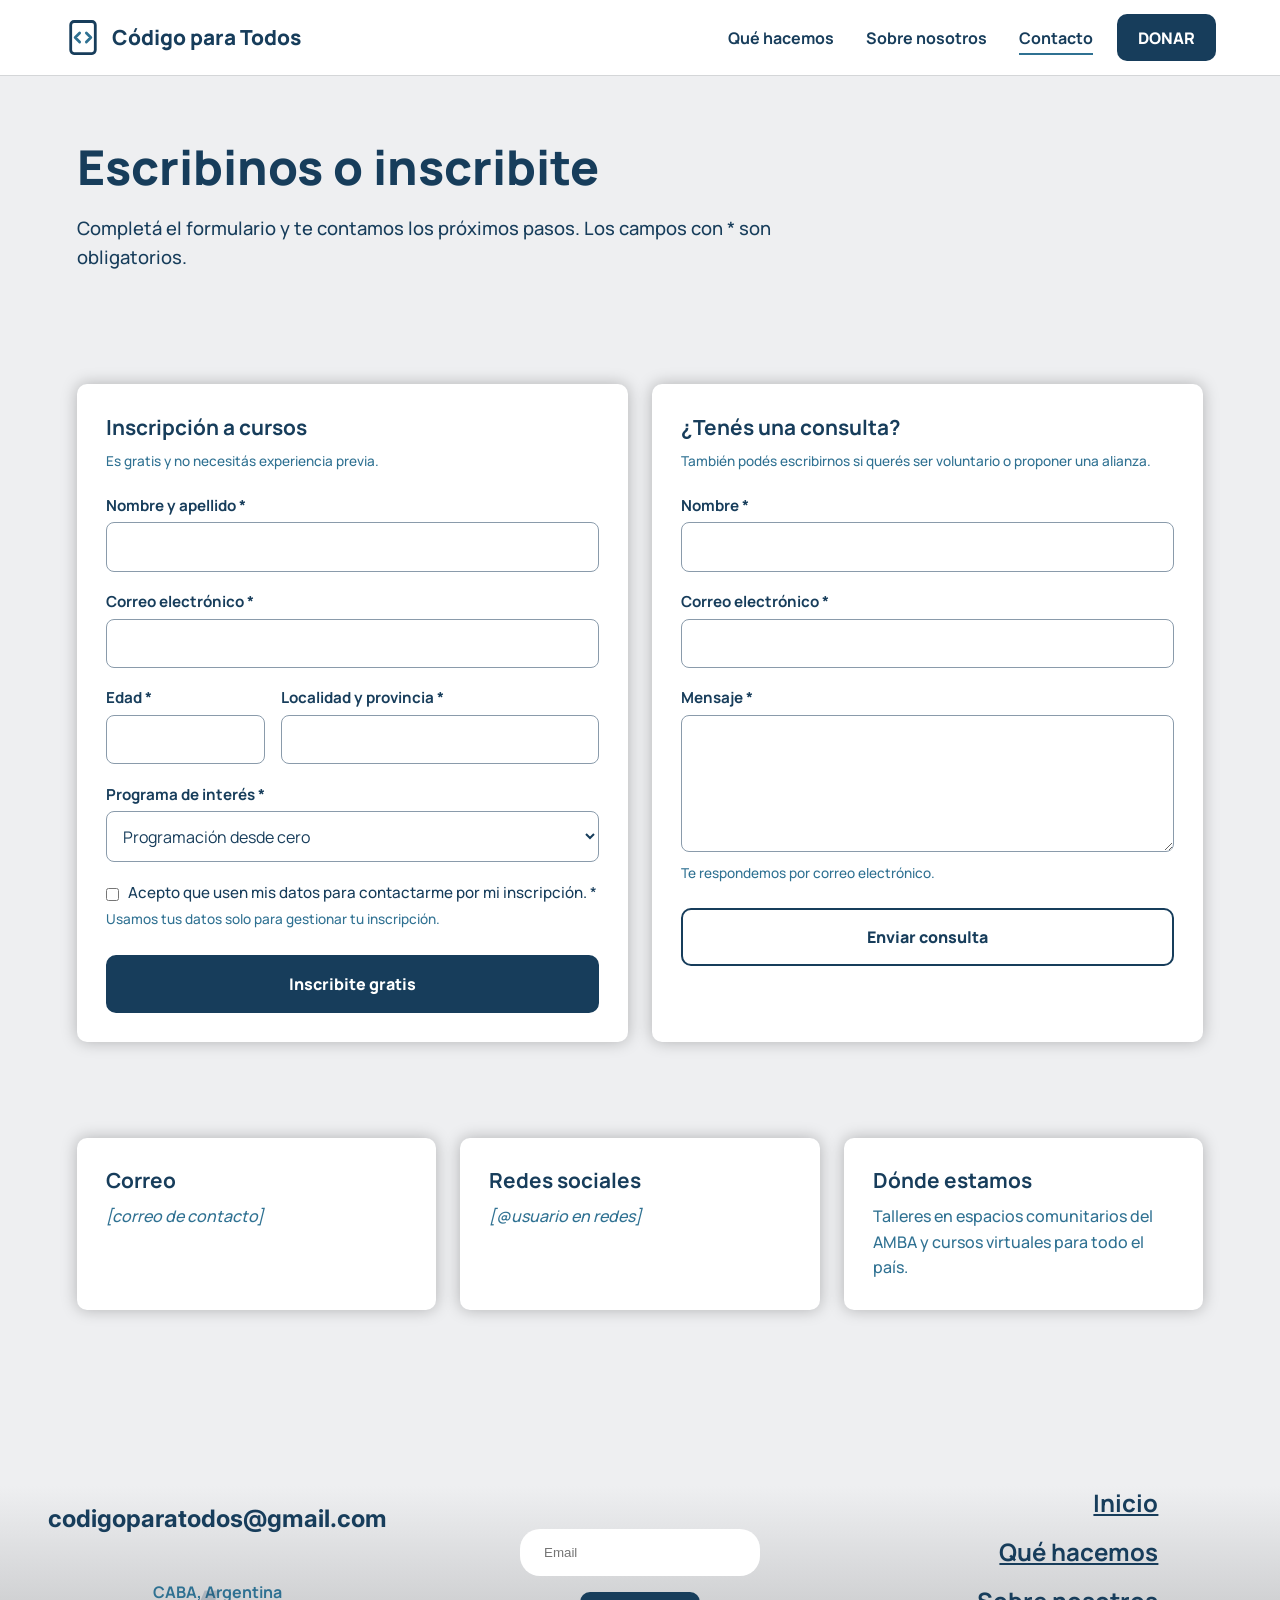
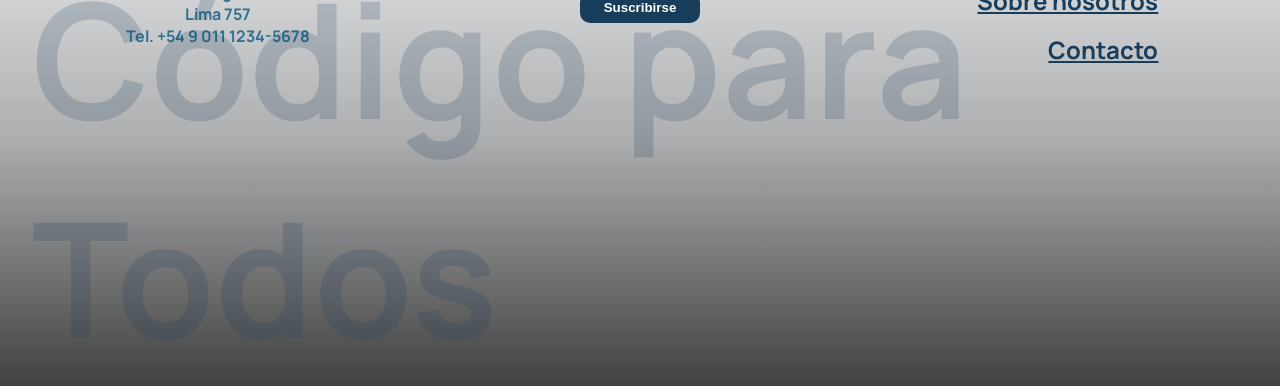
==== contacto.html @ 1970a5e0 "first commit" ====
<!DOCTYPE html>
<html lang="es">
<head>
    <meta charset="UTF-8">
    <meta name="viewport" content="width=device-width, initial-scale=1.0">
    <meta name="description" content="Inscribite a los cursos gratuitos o escribinos tu consulta.">
    <link rel="stylesheet" href="style.css">
    <title>Contacto e inscripción · Código para Todos</title>
</head>
<body>
    <header>
        <nav>
            <a class="logo" href="index.html">
                <img src="logo.svg" alt="">
                <p>Código para Todos</p>
            </a>

            <button class="hamburguesa" type="button" aria-label="Abrir menú" aria-expanded="false" onclick="flexToggle()">
                <span></span>
                <span></span>
                <span></span>
            </button>

        <ul>
            <li><a class="link" href="que-hacemos.html">Qué hacemos</a></li>
            <li><a class="link" href="sobre-nosotros.html">Sobre nosotros</a></li>
            <li><a class="link" href="contacto.html" aria-current="page">Contacto</a></li>
        </ul>

        <a class="link nav--donar" href="donar.html">DONAR</a>
        </nav>
    </header>

    <main>
        <section class="intro--contacto">
            <div>
                <h1 class="titulo--pagina">Escribinos o inscribite</h1>
                <p class="intro--texto">Completá el formulario y te contamos los próximos pasos. Los campos con * son obligatorios.</p>
            </div>
        </section>

        <section class="formularios--contacto">
            <div class="fila fila--top">
                <form class="caja formulario" id="inscripcion" data-mensaje="¡Listo! Recibimos tu inscripción. (Versión de demostración: los datos no se envían.)">
                    <h3>Inscripción a cursos</h3>
                    <p class="ayuda">Es gratis y no necesitás experiencia previa.</p>
                    <div class="campo">
                        <label for="ins-nombre">Nombre y apellido *</label>
                        <input type="text" id="ins-nombre" name="nombre" autocomplete="name" required>
                    </div>
                    <div class="campo">
                        <label for="ins-email">Correo electrónico *</label>
                        <input type="email" id="ins-email" name="email" autocomplete="email" required>
                    </div>
                    <div class="campo campo--doble">
                        <div>
                            <label for="ins-edad">Edad *</label>
                            <input type="number" id="ins-edad" name="edad" min="14" max="99" required>
                        </div>
                        <div>
                            <label for="ins-localidad">Localidad y provincia *</label>
                            <input type="text" id="ins-localidad" name="localidad" autocomplete="address-level2" required>
                        </div>
                    </div>
                    <div class="campo">
                        <label for="programa">Programa de interés *</label>
                        <select id="programa" name="programa" required>
                            <option value="programacion">Programación desde cero</option>
                            <option value="desarrollo-web">Desarrollo web</option>
                            <option value="herramientas-digitales">Herramientas digitales</option>
                        </select>
                    </div>
                    <div class="campo campo--check">
                        <label for="ins-acepto"><input type="checkbox" id="ins-acepto" required> Acepto que usen mis datos para contactarme por mi inscripción. *</label>
                        <p class="ayuda">Usamos tus datos solo para gestionar tu inscripción.</p>
                    </div>
                    <button class="boton--principal" type="submit">Inscribite gratis</button>
                    <p class="mensaje--exito" role="status"></p>
                </form>

                <form class="caja formulario" id="consultas" data-mensaje="¡Gracias! Recibimos tu consulta. (Versión de demostración: los datos no se envían.)">
                    <h3>¿Tenés una consulta?</h3>
                    <p class="ayuda">También podés escribirnos si querés ser voluntario o proponer una alianza.</p>
                    <div class="campo">
                        <label for="con-nombre">Nombre *</label>
                        <input type="text" id="con-nombre" name="nombre" autocomplete="name" required>
                    </div>
                    <div class="campo">
                        <label for="con-email">Correo electrónico *</label>
                        <input type="email" id="con-email" name="email" autocomplete="email" required>
                    </div>
                    <div class="campo">
                        <label for="con-mensaje">Mensaje *</label>
                        <textarea id="con-mensaje" name="mensaje" rows="5" required></textarea>
                        <p class="ayuda">Te respondemos por correo electrónico.</p>
                    </div>
                    <button class="boton--secundario" type="submit">Enviar consulta</button>
                    <p class="mensaje--exito" role="status"></p>
                </form>
            </div>
        </section>

        <section class="info--contacto">
            <div class="fila">
                <article class="caja"><h3>Correo</h3><p class="marcador">[correo de contacto]</p></article>
                <article class="caja"><h3>Redes sociales</h3><p class="marcador">[@usuario en redes]</p></article>
                <article class="caja"><h3>Dónde estamos</h3><p>Talleres en espacios comunitarios del AMBA y cursos virtuales para todo el país.</p></article>
            </div>
        </section>
    </main>

    <footer>

        <div class="footer--contacto">
            <h2>codigoparatodos@gmail.com</h2>
            <p>CABA, Argentina</p>
            <p>Lima 757</p>
            <p>Tel. +54 9 011 1234-5678</p>
        </div>

        <div class="footer--suscribirse">
            <form>
                <input type="email" name="email" id="email--footer" placeholder="Email">
                <input type="submit" value="Suscribirse" id="button--footer">
            </form>
        </div>

        <div class="footer--navegacion">
            <ul>
                <li><a class="link" href="#">Inicio</a></li>
                <li><a class="link" href="que-hacemos.html">Qué hacemos</a></li>
                <li><a class="link" href="sobre-nosotros.html">Sobre nosotros</a></li>
                <li><a class="link" href="contacto.html">Contacto</a></li>
            </ul>
        </div>

        <h1>Código para Todos</h1>


    </footer>

    <script src="script.js"></script>
</body>
</html>
---- style.css ----
@import url('https://fonts.googleapis.com/css2?family=Inter:ital,opsz,wght@0,14..32,100..900;1,14..32,100..900&family=Manrope:wght@200..800&display=swap');

.manrope {
  font-family: "Manrope", sans-serif;
  font-optical-sizing: auto;
}

.inter{
  font-family: "Inter", sans-serif;
  font-optical-sizing: auto;
  font-weight: 500;
  font-style: normal;
}

:root {
    --contraste: #fff;
    --background: #eeeff1;
    --principal: #173d5b;
    --textos-secundarios: #2f7192;
}

* {
    margin: 0;
    padding: 0;
    box-sizing: border-box;
}

h1, h2, h3, p, a, li{
    font-family: 'Manrope', system-ui, -apple-system, BlinkMacSystemFont, 'Segoe UI', Roboto, Oxygen, Ubuntu, Cantarell, 'Open Sans', 'Helvetica Neue', sans-serif;
    color: var(--principal);
    font-weight: 700;
}

body {
    background-color: #eeeff1;
}

nav {
    background-color: var(--contraste);
    display: flex;
    justify-content: space-between;
    padding: 1.5rem 1rem;
    height: 10dvh;
    align-items: center;
    border-bottom: 1px solid #d4d6d8;
    
}

.logo {
    display: flex;
    justify-content: center;
    align-items: center;
}

.logo p {
    font-size: 1.3rem;
    font-weight: 900;
}

nav div, nav ul{
    display: flex;
    gap: .5rem;
}

nav ul {
    gap: 2rem;
    list-style: none;
    transform: translateX(-40%);
}

nav a {
    padding: 1rem 1.5rem;
    border-radius: 10px;
    font-weight: 900;
    font-size: 1rem;
    text-decoration: none;
    background-color: var(--principal);
    color: #fff;
}

main {
    padding: 0 10dvw;
    margin: auto;
    background-color: var(--background);
}

#hero {
    display: flex;
    margin: auto;
    align-items: center;
    justify-content: center;
    gap: 2rem;
    height: 90dvh;
}

.izq--hero, .der--hero {
    width: 50%;
}

#hero h1 {
    font-size: 4rem;
    font-weight: 900;
    line-height: 4.5rem;
}

#hero p {
    color: var(--textos-secundarios);
    font-weight: 700;
}

#hero #hero--descripcion {
    color: var(--principal);
    font-weight: 500;
    font-size: 1.2rem;
    margin: 2rem 0 4rem 0;
}

#hero a {
    padding: 1rem 5rem;
    border-radius: 10px;
    font-weight: 900;
    font-size: 1rem;
}

.boton--donar {
    text-decoration: none;
    background-color: var(--principal);
    color: #fff;
}

.der--hero {
    display: flex;
    justify-content: center;
}

#img--hero {
    width: 90%;
    height: 75dvh;
    object-fit: cover;
    border-radius: 20px;
}

/* PROGRAMAS */

#programas {
    margin-top: 2rem;
    display: flex;
    flex-direction: column;
    gap: 2.5rem;
    background-color:var(--background);
    height: 60dvh;
}

#programas h2 {
    font-size: 2.2rem;
    color: var(--principal);
}

#programas p {
    font-weight: 500;
    margin-top: .5rem;
    font-size: 1rem;
}

.tarjetas--contenedor {
    display: flex;
    justify-content: center;
    align-items: center;
    gap: 1.5rem;
}

.tarjeta {
    width: 20dvw;
    height: 30dvh;
    border-radius: 10px;
    box-shadow: 0rem 0rem 1rem #00000042;
    background-color: var(--contraste);
    position: relative;
}

.tarjeta--numero {
    font-size: 2rem;
    font-weight: 900;
    font-family: 'Inter';
    color: var(--contraste);
    position: absolute;
    left: 10%;
    top: 5%;
    background-color: var(--principal);
    padding: 0.9rem 1rem;
    border-radius: 50%;
}

.tarjeta .tarjeta--desc, .tarjeta h3 {
    position: absolute;
    left: 10%;
    top: 40%;
}

.tarjeta .tarjeta--desc {
    top: 55%;
    color: var(--textos-secundarios);
}

.tarjeta h3 {
    color: var(--principal);
    font-size: 1.4rem;
}


/* =====================================================
   PÁGINAS INTERNAS (qué hacemos, sobre nosotros,
   contacto, donar). Reutilizan las variables de arriba.
   ===================================================== */

:root {
    --sombra: 0rem 0rem 1rem #00000042;
    --borde: #d4d6d8;
    --fuente: 'Manrope', system-ui, -apple-system, 'Segoe UI', Roboto, sans-serif;
}

html {
    scroll-behavior: smooth;
}

[id] {
    scroll-margin-top: 2rem;
}

/* Navegación: links de texto dentro de la lista (el botón DONAR queda igual) */

nav a.logo {
    padding: 0;
    background: none;
    border-radius: 0;
}

.logo img {
    width: 2.4rem;
    height: 2.4rem;
    margin-right: .6rem;
}

nav ul a {
    padding: .3rem 0;
    border-radius: 0;
    background: none;
    color: var(--principal);
    font-weight: 700;
    border-bottom: 2px solid transparent;
}

nav ul a:hover,
nav ul a[aria-current="page"] {
    border-bottom-color: var(--textos-secundarios);
}

nav > a:hover {
    background-color: var(--textos-secundarios);
}

a:focus-visible,
button:focus-visible,
input:focus-visible,
select:focus-visible,
textarea:focus-visible,
.opcion input:focus-visible + label {
    outline: 3px solid var(--textos-secundarios);
    outline-offset: 3px;
}

/* Estructura general */

/* Introducción de cada página */

.intro--que-hacemos,
.intro--sobre-nosotros,
.intro--contacto,
.intro--donar {
    display: flex;
    align-items: center;
    gap: 3rem;
    padding: 4rem 0 2rem;
}

.intro--contacto,
.intro--donar {
    display: block;
    max-width: 50rem;
}

.intro--que-hacemos > div,
.intro--sobre-nosotros > div {
    flex: 1.1 1 0;
}

.imagen--intro {
    flex: .9 1 0;
    min-width: 0;
    height: 24rem;
    object-fit: cover;
    border-radius: 20px;
}

.titulo--pagina {
    font-size: 3rem;
    font-weight: 900;
    line-height: 3.4rem;
    margin-bottom: 1.2rem;
}

.intro--texto {
    font-size: 1.15rem;
    font-weight: 500;
    line-height: 1.6;
    margin-bottom: 2rem;
}

.botones {
    display: flex;
    flex-wrap: wrap;
    gap: 1rem;
}

/* Secciones: cada una tiene su clase; comparten el espaciado vertical */

.programas--oferta,
.acompanamiento,
.como-empezar,
.problema,
.mision-vision,
.valores,
.historia-alcance,
.formularios--contacto,
.info--contacto,
.formas--donar,
.transparencia {
    padding: 3rem 0;
}

.titulo--seccion {
    font-size: 2.2rem;
    margin-bottom: .5rem;
}

.subtitulo {
    font-weight: 500;
    margin-bottom: 2rem;
}

/* Filas de tarjetas (flex) */

.fila {
    display: flex;
    gap: 1.5rem;
}

.fila > * {
    flex: 1 1 0;
    min-width: 0;
}

.fila--top {
    align-items: flex-start;
}

/* Tarjetas e información */

.caja {
    background-color: var(--contraste);
    border-radius: 10px;
    box-shadow: var(--sombra);
    padding: 1.8rem;
}

.caja h3 {
    font-size: 1.3rem;
    margin-bottom: .6rem;
}

.caja p,
.caja li {
    color: var(--textos-secundarios);
    font-weight: 500;
    line-height: 1.6;
}

.caja p + p {
    margin-top: .8rem;
}

.caja .boton--principal,
.caja .boton--secundario {
    display: block;
    text-align: center;
    margin-top: 1.5rem;
}

.caja ul {
    padding-left: 1.2rem;
}

.datos {
    margin-top: 1rem;
}

.datos div {
    display: flex;
    justify-content: space-between;
    gap: 1rem;
    padding: .6rem 0;
    border-top: 1px solid var(--borde);
    font-family: var(--fuente);
    font-size: .95rem;
}

.datos dt {
    color: var(--textos-secundarios);
    font-weight: 500;
}

.datos dd {
    color: var(--principal);
    font-weight: 700;
    text-align: right;
}

.pasos {
    margin-top: 1.5rem;
    list-style: none;
}

.paso--numero {
    display: flex;
    align-items: center;
    justify-content: center;
    width: 3rem;
    height: 3rem;
    margin-bottom: 1rem;
    border-radius: 50%;
    background-color: var(--principal);
    color: var(--contraste);
    font-family: 'Inter', sans-serif;
    font-weight: 900;
    font-size: 1.2rem;
}

.pasos h3 {
    font-size: 1.3rem;
    margin-bottom: .4rem;
}

.pasos p {
    font-weight: 500;
    color: var(--textos-secundarios);
    line-height: 1.6;
}

.marcador {
    font-style: italic;
}

/* Botones */

.boton--principal,
.boton--secundario,
.boton--claro {
    display: inline-block;
    padding: 1rem 2.5rem;
    border-radius: 10px;
    border: 2px solid var(--principal);
    font-family: var(--fuente);
    font-size: 1rem;
    font-weight: 900;
    text-decoration: none;
    cursor: pointer;
    transition: background-color .2s, color .2s;
}

.boton--principal {
    background-color: var(--principal);
    color: #fff;
}

.boton--principal:hover {
    background-color: var(--textos-secundarios);
    border-color: var(--textos-secundarios);
}

.boton--secundario {
    background-color: var(--contraste);
    color: var(--principal);
}

.boton--secundario:hover {
    background-color: var(--principal);
    color: #fff;
}

.boton--claro {
    background-color: var(--contraste);
    border-color: var(--contraste);
    color: var(--principal);
}

.boton--claro:hover {
    background-color: var(--background);
}

/* Cierre de cada página */

.cierre--que-hacemos,
.cierre--sobre-nosotros {
    margin: 2rem 0 3rem;
    padding: 3.5rem 2rem;
    border-radius: 20px;
    background-color: var(--principal);
    text-align: center;
}

.cierre--que-hacemos h2,
.cierre--que-hacemos p,
.cierre--sobre-nosotros h2,
.cierre--sobre-nosotros p {
    color: #fff;
}

.cierre--que-hacemos p,
.cierre--sobre-nosotros p {
    margin-bottom: 1.8rem;
    font-weight: 500;
    font-size: 1.1rem;
}

.cierre--sobre-nosotros .botones {
    justify-content: center;
    align-items: center;
}

.cierre--sobre-nosotros a:not(.boton--claro) {
    color: #fff;
}

/* Formularios */

.campo {
    margin-bottom: 1.2rem;
}

.formulario label,
.formulario legend {
    display: block;
    margin-bottom: .4rem;
    color: var(--principal);
    font-family: var(--fuente);
    font-size: .95rem;
    font-weight: 700;
}

.formulario input[type="text"],
.formulario input[type="email"],
.formulario input[type="number"],
.formulario select,
.formulario textarea {
    width: 100%;
    padding: .8rem;
    border: 1px solid #8a9bab;
    border-radius: 8px;
    background-color: #fff;
    color: var(--principal);
    font-family: var(--fuente);
    font-size: 1rem;
}

.campo--doble {
    display: flex;
    gap: 1rem;
}

.campo--doble > div:first-child {
    flex: 1 1 0;
}

.campo--doble > div:last-child {
    flex: 2 1 0;
}

.campo--check label {
    display: flex;
    gap: .6rem;
    font-weight: 500;
}

.campo--check input {
    margin-top: .25rem;
}

.ayuda {
    margin-top: .4rem;
    color: var(--textos-secundarios);
    font-size: .85rem;
    font-weight: 500;
}

.formulario h3 + .ayuda {
    margin-bottom: 1.4rem;
}

.formulario fieldset {
    margin-bottom: 1.2rem;
    border: 0;
}

.opciones {
    display: flex;
    flex-wrap: wrap;
    gap: .6rem;
}

.opcion {
    position: relative;
}

.opcion input {
    position: absolute;
    opacity: 0;
}

.formulario .opcion label {
    margin: 0;
    padding: .7rem 1.2rem;
    border: 1px solid #8a9bab;
    border-radius: 10px;
    background-color: #fff;
    cursor: pointer;
}

.formulario .opcion input:checked + label {
    border-color: var(--principal);
    background-color: var(--principal);
    color: #fff;
}

.formulario button {
    width: 100%;
}

footer {
    display: flex;
    justify-content: space-between;
    background: linear-gradient(to top, #414141, #aeafb1, #eeeff1);
    padding-bottom: 20rem;
    position: relative;
    margin-top: 8rem;
    padding-left: clamp(1.25rem, 7vw, 7rem);
    padding-right: clamp(1.25rem, 7vw, 7rem);
}

footer p {
    color: #2f7192;
}

.footer--contacto h2 {
    color: #173d5b;
    font-family: 'Inter', system-ui, -apple-system, BlinkMacSystemFont, 'Segoe UI', Roboto, Oxygen, Ubuntu, Cantarell, 'Open Sans', 'Helvetica Neue', sans-serif;
    margin-bottom: 3rem;
}

.footer--contacto, .footer--suscribirse, .footer--navegacion {
    padding: 0 2rem;
    width: 20dvw;
    display: flex;
    justify-content: center;
    flex-direction: column;
    align-items: center;
}

.footer--suscribirse form {
    display: flex;
    flex-direction: column;
    align-items: center;
    padding: 1rem;
    gap: 1rem;
}

form #email--footer {
    border-radius: 20px;
    border-width: 0;
    padding: 1rem 1.5rem;
    width: 150%;
}

form #button--footer {
    padding: .5rem 1.5rem;
    border-radius: 10px;
    border-width: 0;
    font-weight: 700;
    background-color: var(--principal);
    color: var(--contraste);
}

.footer--navegacion ul{
    list-style: none;
    display: flex;
    flex-direction: column;
    align-items: flex-end;
    align-self: flex-end;
    gap: 1rem;
    font-size: 1.5rem;
    color: #173d5b;
}

footer h1 {
    position: absolute;
    left: 50%;
    transform: translateX(-50%);
    width: 95%;
    font-size: 10rem;
    bottom: 0;
    color: #173e5b32;
}

/* Ajustes generales compartidos */
html {
    scroll-behavior: smooth;
}

body {
    min-width: 320px;
    overflow-x: hidden;
}

header {
    position: relative;
    z-index: 10;
}

nav {
    min-height: 76px;
    height: auto;
    padding: .85rem clamp(1rem, 5vw, 5rem);
    gap: 1.5rem;
    background-color: var(--contraste);
}

nav ul {
    align-items: center;
    transform: none;
    margin-left: auto;
    gap: 2rem;
}

nav ul li {
    list-style: none;
}

nav ul a {
    white-space: nowrap;
}

nav > .nav--donar {
    flex: 0 0 auto;
    padding: .8rem 1.3rem;
    white-space: nowrap;
}

.hamburguesa {
    display: none;
}

main {
    width: 100%;
    max-width: 1600px;
    padding-left: clamp(1.25rem, 6vw, 6rem);
    padding-right: clamp(1.25rem, 6vw, 6rem);
}

#hero {
    min-height: 620px;
    height: auto;
    padding: 4rem 0;
}

.izq--hero,
.der--hero {
    min-width: 0;
}

#hero h1 {
    font-size: clamp(2.5rem, 4.2vw, 4rem);
    line-height: 1.12;
}

#img--hero {
    display: block;
    width: 100%;
    max-height: 560px;
    height: min(65vh, 560px);
    object-fit: cover;
}

#programas {
    height: auto;
    padding: 2rem 0 4rem;
}

.tarjetas--contenedor {
    align-items: stretch;
    flex-wrap: wrap;
}

.tarjeta {
    flex: 1 1 220px;
    width: auto;
    min-width: 0;
    min-height: 230px;
    height: auto;
}

.fila {
    align-items: stretch;
}

.caja {
    min-width: 0;
    overflow-wrap: anywhere;
}

.imagen--intro {
    width: 100%;
}

/* TABLETS: 768px a 1024px */
@media (min-width: 768px) and (max-width: 1024px) {
    main {
        padding-left: 2rem;
        padding-right: 2rem;
    }

    nav {
        padding: .8rem 2rem;
        gap: 1rem;
    }

    .logo p {
        font-size: 1.05rem;
    }

    .logo img {
        width: 2.1rem;
        height: 2.1rem;
    }

    nav ul {
        gap: .9rem;
    }

    nav ul a {
        font-size: .88rem;
    }

    nav > .nav--donar {
        padding: .7rem .9rem;
        font-size: .88rem;
    }

    #hero {
        min-height: 0;
        gap: 1.5rem;
        padding: 3rem 0;
    }

    .izq--hero,
    .der--hero {
        width: 50%;
    }

    #hero h1 {
        font-size: clamp(2.3rem, 4vw, 3.1rem);
    }

    #hero #hero--descripcion {
        margin: 1.5rem 0 2rem;
        font-size: 1rem;
    }

    #hero .izq--hero > a {
        display: inline-block;
        margin: .3rem 0;
        padding: .85rem 1.1rem;
        text-align: center;
    }

    #img--hero {
        height: 420px;
    }

    .tarjeta {
        flex-basis: calc(50% - .75rem);
        min-height: 210px;
    }

    .fila {
        flex-wrap: wrap;
        gap: 1rem;
    }

    .fila > * {
        flex: 1 1 calc(50% - 1rem);
    }

    .fila--5 > * {
        flex-basis: calc(33.333% - 1rem);
    }

    .intro--que-hacemos,
    .intro--sobre-nosotros {
        gap: 2rem;
    }

    .imagen--intro {
        height: 20rem;
    }

    .titulo--pagina {
        font-size: 2.6rem;
        line-height: 1.15;
    }

    .caja {
        padding: 1.4rem;
    }

    footer {
        padding: 2.5rem 2rem 12rem;
    }

    .footer--contacto,
    .footer--suscribirse,
    .footer--navegacion {
        flex-basis: 30%;
    }
}

/* MÓVILES: menos de 768px */
@media (max-width: 767px) {
    nav {
        display: flex;
        flex-wrap: wrap;
        gap: .75rem;
        padding: .8rem 1rem;
    }

    nav .logo {
        margin-right: auto;
    }

    .logo p {
        font-size: 1.05rem;
    }

    .logo img {
        width: 2rem;
        height: 2rem;
    }

    .hamburguesa {
        display: flex;
        order: 2;
        margin-left: 0;
        padding: .55rem;
    }

    .hamburguesa span {
        width: 1.6rem;
        height: 3px;
    }

    nav ul,
    nav > .nav--donar {
        display: none;
    }

    nav.flexToggle ul {
        display: flex;
        order: 3;
        flex: 1 0 100%;
        flex-direction: column;
        align-items: stretch;
        gap: 0;
        width: 100%;
        margin: .25rem 0 0;
        padding: .5rem 0;
        border-top: 1px solid var(--borde);
    }

    nav.flexToggle ul li,
    nav.flexToggle ul a {
        width: 100%;
    }

    nav.flexToggle ul a {
        display: block;
        padding: .85rem .25rem;
        border-bottom: 1px solid var(--borde);
    }

    nav.flexToggle > .nav--donar.linkToggle {
        display: block;
        order: 4;
        flex: 1 0 100%;
        width: 100%;
        margin-top: .25rem;
        text-align: center;
    }

    main {
        padding-left: 1rem;
        padding-right: 1rem;
    }

    #hero {
        min-height: 0;
        height: auto;
        flex-direction: column;
        align-items: stretch;
        gap: 2rem;
        padding: 2.5rem 0;
    }

    .izq--hero,
    .der--hero {
        width: 100%;
    }

    #hero h1 {
        font-size: clamp(2.15rem, 9vw, 2.8rem);
        line-height: 1.12;
    }

    #hero #hero--descripcion {
        margin: 1.25rem 0 1.75rem;
        font-size: 1rem;
    }

    #hero .izq--hero > a {
        display: inline-block;
        margin: .3rem 0;
        padding: .85rem 1rem;
        text-align: center;
    }

    #img--hero {
        height: clamp(220px, 65vw, 380px);
        max-height: none;
    }

    #programas {
        margin-top: 0;
        padding: 1rem 0 2.5rem;
        gap: 1.5rem;
    }

    #programas h2,
    .titulo--seccion {
        font-size: 1.75rem;
    }

    .tarjeta {
        flex-basis: 100%;
        min-height: 185px;
    }

    .intro--que-hacemos,
    .intro--sobre-nosotros {
        flex-direction: column;
        align-items: stretch;
        gap: 1.5rem;
        padding: 2.5rem 0 1.5rem;
    }

    .intro--que-hacemos > div,
    .intro--sobre-nosotros > div {
        flex: auto;
    }

    .imagen--intro {
        flex: auto;
        height: clamp(210px, 60vw, 320px);
    }

    .intro--contacto,
    .intro--donar {
        padding: 2.5rem 0 1.5rem;
    }

    .titulo--pagina {
        font-size: clamp(2rem, 9vw, 2.5rem);
        line-height: 1.15;
    }

    .intro--texto {
        font-size: 1rem;
    }

    .programas--oferta,
    .acompanamiento,
    .como-empezar,
    .problema,
    .mision-vision,
    .valores,
    .historia-alcance,
    .formularios--contacto,
    .info--contacto,
    .formas--donar,
    .transparencia {
        padding: 2rem 0;
    }

    .fila,
    .campo--doble {
        flex-direction: column;
        flex-wrap: nowrap;
        gap: 1rem;
    }

    .fila > *,
    .fila--4 > *,
    .fila--5 > *,
    .campo--doble > div:first-child,
    .campo--doble > div:last-child {
        flex: 1 1 auto;
        width: 100%;
    }

    .caja {
        padding: 1.25rem;
    }

    .campo--doble {
        gap: 0;
    }

    .botones {
        flex-direction: column;
        align-items: stretch;
    }

    .botones a {
        text-align: center;
    }

    .cierre--que-hacemos,
    .cierre--sobre-nosotros {
        padding: 2.5rem 1.25rem;
    }

    footer {
        flex-direction: column;
        align-items: stretch;
        padding: 2rem 1rem 9rem;
        gap: 2rem;
    }

    .footer--contacto,
    .footer--suscribirse,
    .footer--navegacion {
        width: 100%;
        flex: none;
        padding: 0;
        align-items: flex-start;
    }

    .footer--contacto h2 {
        margin-bottom: 1rem;
        font-size: 1.3rem;
        overflow-wrap: anywhere;
    }

    .footer--navegacion ul {
        align-items: flex-start;
        align-self: flex-start;
        font-size: 1rem;
    }

    .footer--suscribirse form {
        align-items: stretch;
        padding: 0;
    }

    form #email--footer {
        width: 100%;
    }

    footer h1 {
        bottom: 1rem;
        font-size: clamp(2.5rem, 11vw, 4rem);
        line-height: 1;
    }
}
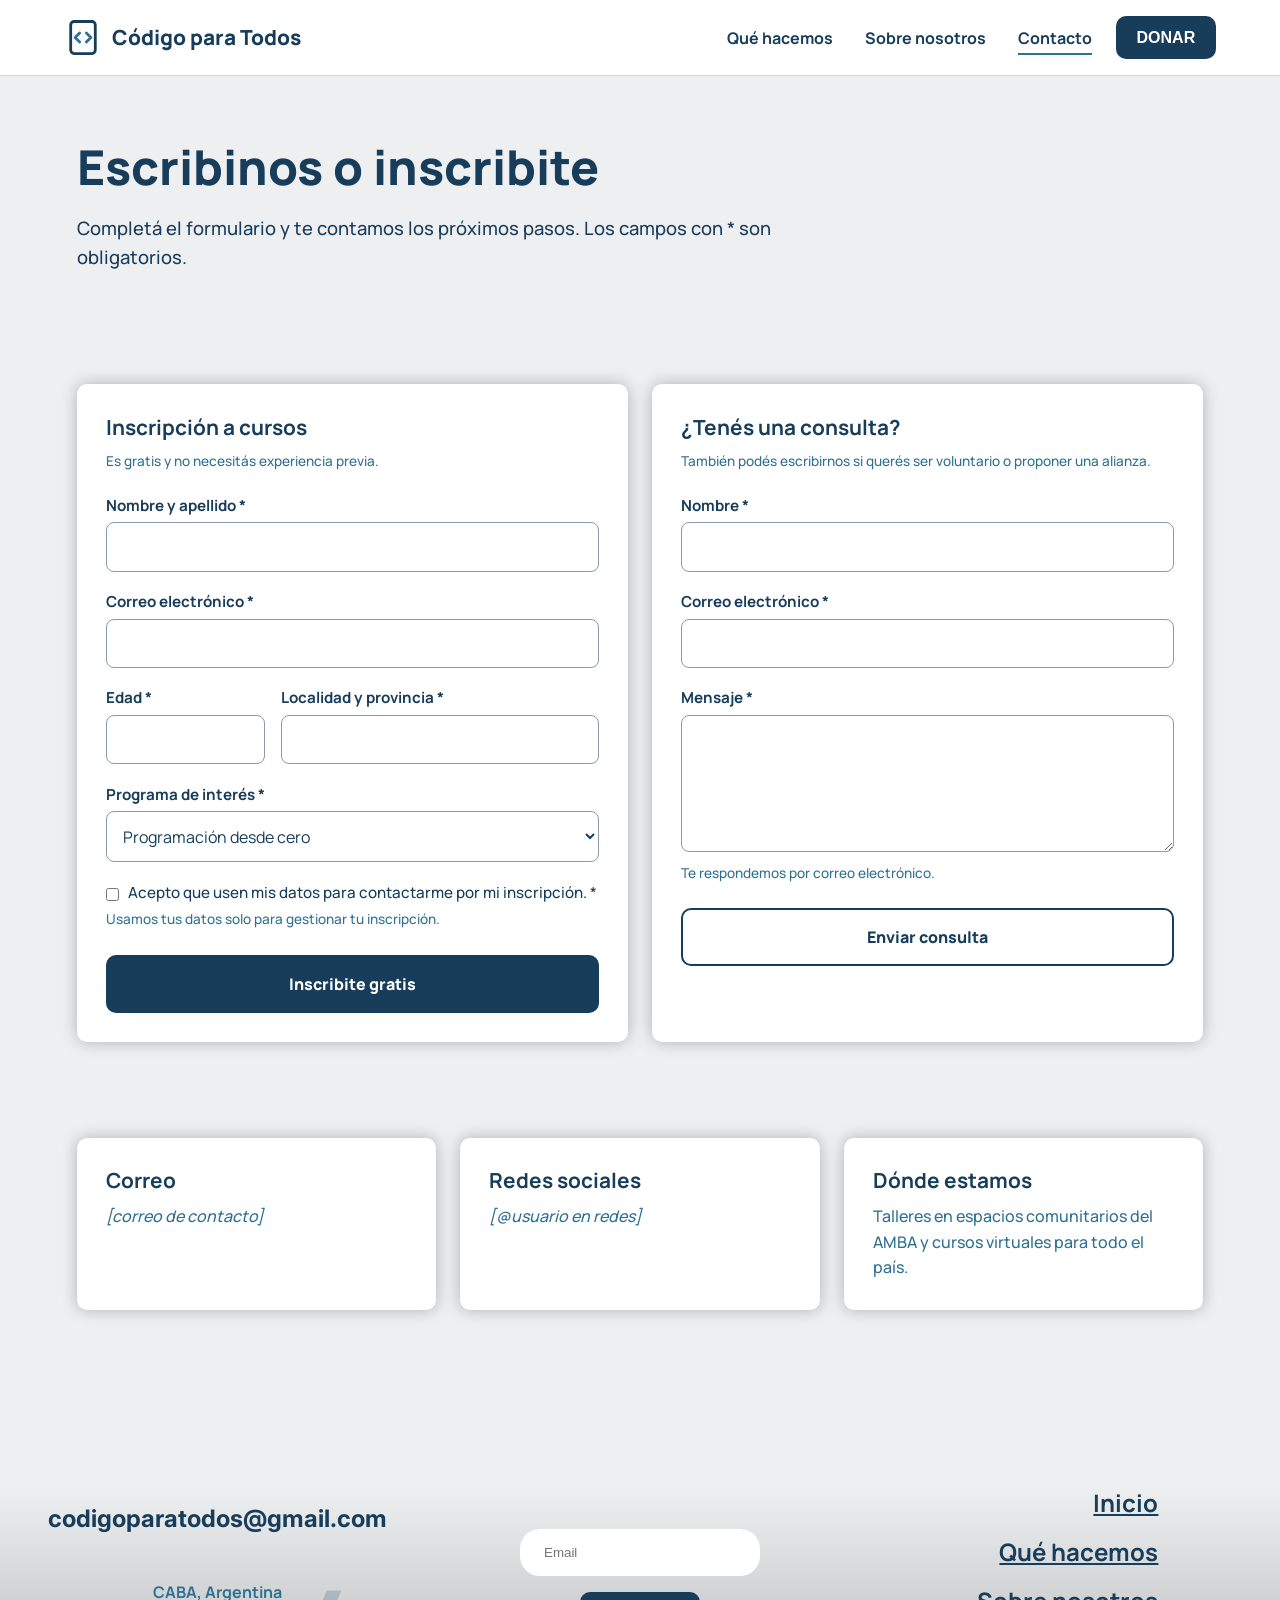
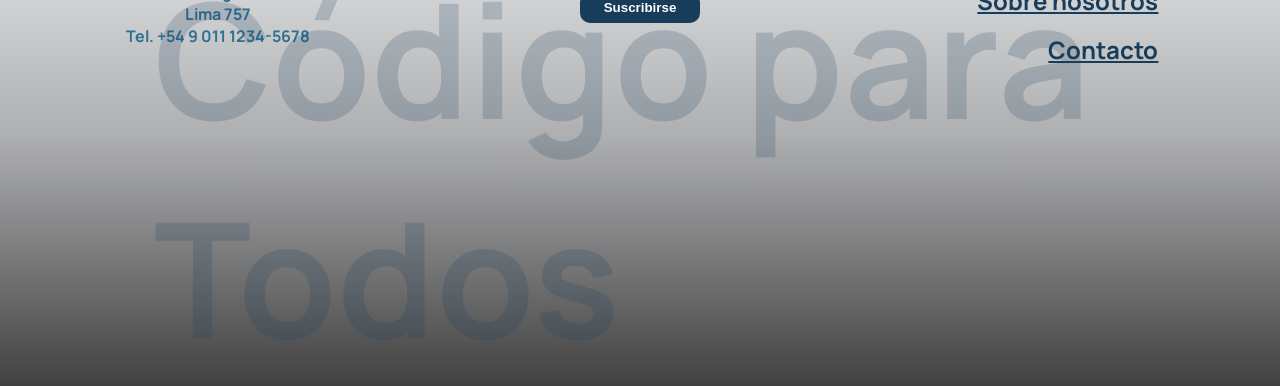
==== commit e14684c3: "modal" ====
--- a/contacto.html
+++ b/contacto.html
@@ -27,7 +27,7 @@
             <li><a class="link" href="contacto.html" aria-current="page">Contacto</a></li>
         </ul>
 
-        <a class="link nav--donar" href="donar.html">DONAR</a>
+        <button class="link nav--donar" onclick="abrirModal()">DONAR</button>
         </nav>
     </header>
 
--- a/style.css
+++ b/style.css
@@ -68,14 +68,98 @@
     transform: translateX(-40%);
 }
 
-nav a {
+nav .nav--donar {
     padding: 1rem 1.5rem;
+    border: none;
     border-radius: 10px;
-    font-weight: 900;
+    font-weight: 700;
     font-size: 1rem;
     text-decoration: none;
     background-color: var(--principal);
     color: #fff;
+    cursor: pointer;
+}
+
+nav a {
+    text-decoration: none;
+}
+
+.modal {
+    position: fixed;
+    top: 50%;
+    left: 50%;
+    transform: translate(-50%, -50%);
+    z-index: 100;
+    display: flex;
+    flex-direction: column;
+    gap: 1rem;
+    width: min(90dvw, 30rem);
+    max-height: 90dvh;
+    overflow-y: auto;
+    padding: 2.5rem 2rem;
+    border-radius: 20px;
+    background-color: var(--contraste);
+}
+
+.modal h1 {
+    font-size: 1.8rem;
+    line-height: 2.2rem;
+}
+
+.modal p {
+    font-weight: 500;
+    line-height: 1.6;
+    color: var(--textos-secundarios);
+}
+
+.modal form {
+    display: flex;
+    flex-direction: column;
+    gap: 1rem;
+}
+
+.modal label {
+    font-family: 'Manrope', system-ui, sans-serif;
+    font-size: .95rem;
+    font-weight: 700;
+    color: var(--principal);
+}
+
+.modal select {
+    width: 100%;
+    padding: .8rem;
+    border: 1px solid #8a9bab;
+    border-radius: 8px;
+    background-color: #fff;
+    color: var(--principal);
+    font-family: 'Manrope', system-ui, sans-serif;
+    font-size: 1rem;
+    font-weight: 500;
+    cursor: pointer;
+}
+
+.modal button {
+    padding: 1rem 2rem;
+    border: 2px solid var(--principal);
+    border-radius: 10px;
+    background-color: var(--principal);
+    color: #fff;
+    font-family: 'Manrope', system-ui, sans-serif;
+    font-size: 1rem;
+    font-weight: 900;
+    cursor: pointer;
+    transition: background-color .2s;
+}
+
+.modal button:hover {
+    border-color: var(--textos-secundarios);
+    background-color: var(--textos-secundarios);
+}
+
+.modal select:focus-visible,
+.modal button:focus-visible {
+    outline: 3px solid var(--textos-secundarios);
+    outline-offset: 3px;
 }
 
 main {
@@ -115,11 +199,15 @@
     margin: 2rem 0 4rem 0;
 }
 
-#hero a {
+#hero a, #hero button {
     padding: 1rem 5rem;
     border-radius: 10px;
     font-weight: 900;
     font-size: 1rem;
+}
+
+#hero button {
+    border: none;
 }
 
 .boton--donar {
@@ -209,8 +297,8 @@
 
 
 /* =====================================================
-   PÁGINAS INTERNAS (qué hacemos, sobre nosotros,
-   contacto, donar). Reutilizan las variables de arriba.
+PÁGINAS INTERNAS (qué hacemos, sobre nosotros,
+contacto, donar). Reutilizan las variables de arriba.
    ===================================================== */
 
 :root {
@@ -253,20 +341,6 @@
 nav ul a:hover,
 nav ul a[aria-current="page"] {
     border-bottom-color: var(--textos-secundarios);
-}
-
-nav > a:hover {
-    background-color: var(--textos-secundarios);
-}
-
-a:focus-visible,
-button:focus-visible,
-input:focus-visible,
-select:focus-visible,
-textarea:focus-visible,
-.opcion input:focus-visible + label {
-    outline: 3px solid var(--textos-secundarios);
-    outline-offset: 3px;
 }
 
 /* Estructura general */
@@ -712,9 +786,7 @@
 
 footer h1 {
     position: absolute;
-    left: 50%;
-    transform: translateX(-50%);
-    width: 95%;
+    left: 12%;
     font-size: 10rem;
     bottom: 0;
     color: #173e5b32;
@@ -969,12 +1041,11 @@
         order: 2;
         margin-left: 0;
         padding: .55rem;
-    }
-
-    .hamburguesa span {
-        width: 1.6rem;
-        height: 3px;
-    }
+        border: none;
+        background-color: transparent;
+        font-size: 2rem;
+    }
+
 
     nav ul,
     nav > .nav--donar {
